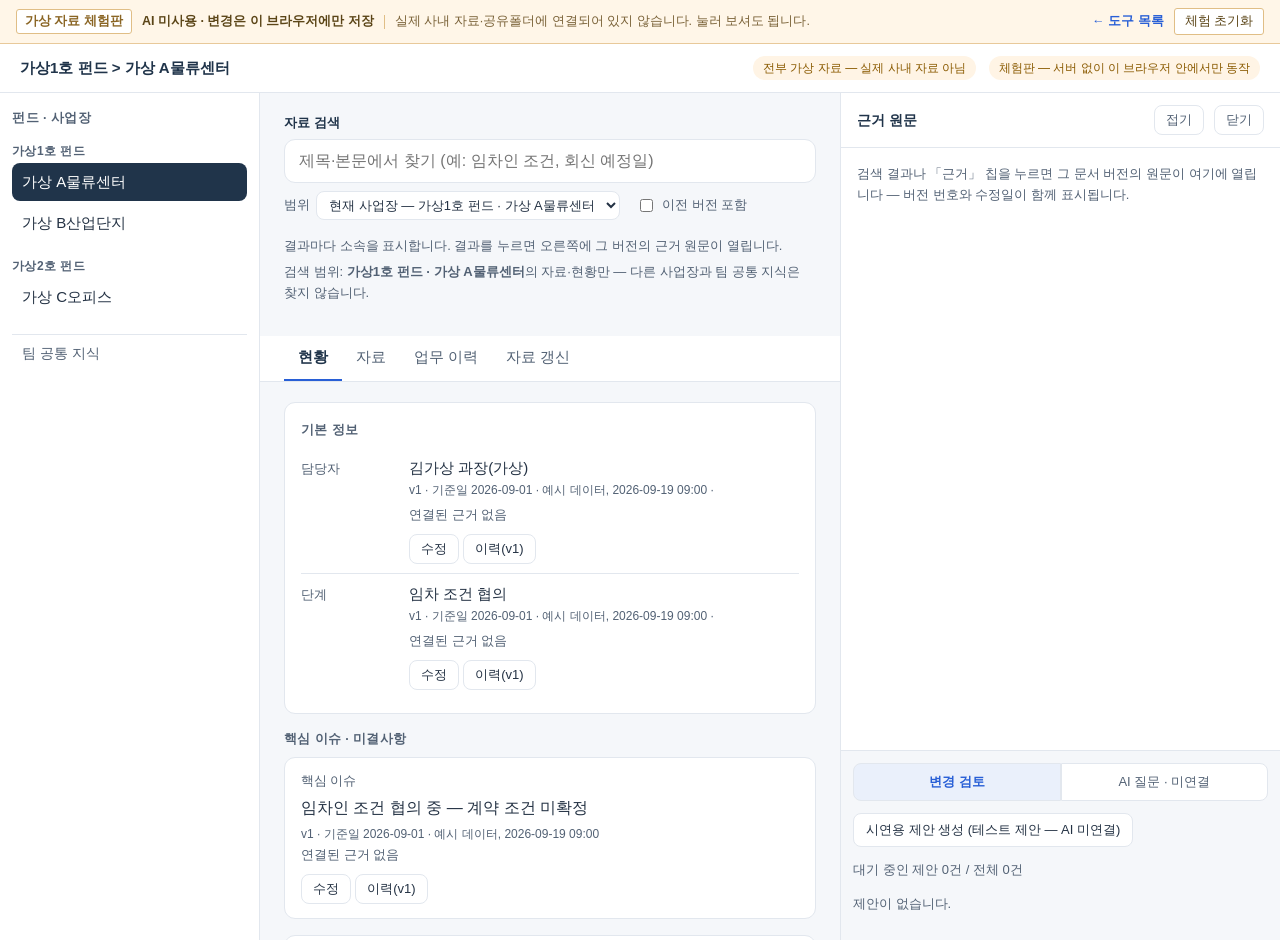
==== knowledge-demo/index.html @ a599efb6 "update: latest financial model build" ====
<!doctype html>
<html lang="ko">
<head>
<meta charset="utf-8">
<meta name="viewport" content="width=device-width, initial-scale=1">
<title>지식관리 — 가상 자료 체험판</title>
<meta name="description" content="지식관리 도구의 구성과 업무 흐름을 눌러 보는 체험판입니다. 자료는 전부 가상이며 AI를 사용하지 않습니다.">
<link rel="icon" href="data:image/svg+xml,%3Csvg xmlns='http://www.w3.org/2000/svg' viewBox='0 0 64 64'%3E%3Crect width='64' height='64' rx='12' fill='%2320344A'/%3E%3Cpath d='M22 16h14l10 10v22H22z' fill='none' stroke='%23fff' stroke-width='3'/%3E%3Cpath d='M36 16v10h10M27 34h12M27 40h12' stroke='%23fff' stroke-width='3' fill='none'/%3E%3C/svg%3E">
<link rel="stylesheet" href="style.css">
<link rel="stylesheet" href="demo.css">
</head>
<body>

<!-- 요구 7 — 무엇을 보고 있는지 화면 맨 위에서 먼저 말한다.
     체험판에서 한 변경은 이 브라우저에만 남고 되돌릴 수 있어야 한다. -->
<div id="demoBar">
  <span class="demo-tag">가상 자료 체험판</span>
  <span class="demo-txt">AI 미사용 · 변경은 이 브라우저에만 저장</span>
  <span class="demo-sep"></span>
  <span class="demo-note">실제 사내 자료·공유폴더에 연결되어 있지 않습니다. 눌러 보셔도 됩니다.</span>
  <a class="demo-home" href="../index.html">← 도구 목록</a>
  <button id="demoReset" type="button">체험 초기화</button>
</div>

<header id="topbar">
  <div id="crumb">펀드 &gt; 사업장</div>
  <div id="banners">
    <span class="badge warn">전부 가상 자료 — 실제 사내 자료 아님</span>
    <span class="badge warn">체험판 — 서버 없이 이 브라우저 안에서만 동작</span>
  </div>
</header>

<div id="layout">
  <!-- 좌: 펀드/사업장 트리 — 아래 현황·자료·이력·갱신 탭이 보여줄 대상을 고르고,
       검색의 기본 범위도 이 선택을 따른다(전체 검색은 검색창에서 명시적으로 고른다). -->
  <nav id="sidebar">
    <div class="side-head">펀드 · 사업장</div>
    <div id="tree"></div>
    <div id="teamLink" class="tree-team">팀 공통 지식</div>
  </nav>

  <!-- 중앙: 검색창과 결과가 먼저, 그 아래에 현황·자료·이력·갱신 작업 자리 -->
  <main id="center">
    <section id="searchBar">
      <label class="search-label" for="searchBox">자료 검색</label>
      <input id="searchBox" type="text" placeholder="제목·본문에서 찾기 (예: 임차인 조건, 회신 예정일)">
      <div class="search-opts">
        <label id="searchScopeLabel">범위
          <select id="searchScope">
            <option value="scoped">현재 사업장</option>
            <option value="all">전체 — 모든 펀드·사업장·팀 공통</option>
          </select>
        </label>
        <label id="searchOldVersions"><input type="checkbox" id="includeOldVersions"> 이전 버전 포함</label>
        <span class="hint">결과마다 소속을 표시합니다. 결과를 누르면 오른쪽에 그 버전의 근거 원문이 열립니다.</span>
      </div>
      <div id="searchScopeNote" class="hint"></div>
      <div id="searchResults"></div>
    </section>

    <div id="tabs">
      <button class="tab active" data-tab="status">현황</button>
      <button class="tab" data-tab="documents">자료</button>
      <button class="tab" data-tab="activities">업무 이력</button>
      <button class="tab" data-tab="sync">자료 갱신</button>
    </div>
    <div id="panel-status" class="panel active"></div>
    <div id="panel-documents" class="panel"></div>
    <div id="panel-activities" class="panel"></div>
    <div id="panel-sync" class="panel"></div>
  </main>

  <!-- 우: 선택한 근거 원문·버전·수정일 (넓은 패널). 보조 도구는 그 아래. -->
  <aside id="side">
    <section id="evidencePane">
      <div class="pane-head">
        <span class="pane-title">근거 원문</span>
        <span>
          <button id="viewerCollapse">접기</button>
          <button id="viewerClose">닫기</button>
        </span>
      </div>
      <div id="viewerEmpty" class="hint">검색 결과나 「근거」 칩을 누르면 그 문서 버전의 원문이 여기에 열립니다 — 버전 번호와 수정일이 함께 표시됩니다.</div>
      <div id="viewerBody"></div>
    </section>

    <section id="sideTools">
      <div id="sideTabs">
        <button class="sidetab active" data-sidetab="review">변경 검토</button>
        <button class="sidetab" data-sidetab="ai" id="aiSideTab">AI 질문</button>
      </div>
      <div id="side-review" class="sidepanel active">
        <p class="hint">불러오는 중…</p>
      </div>
      <div id="side-ai" class="sidepanel">
        <p class="hint">불러오는 중…</p>
      </div>
    </section>
  </aside>
</div>

<!-- 어댑터가 먼저 실행돼 fetch 를 가로챈 뒤에 화면 코드가 돈다.
     (일반 스크립트는 지연 모듈보다 먼저 실행된다) -->
<script src="demo-api.js"></script>
<script type="module" src="app.js"></script>
<script>
  document.getElementById('demoReset').addEventListener('click', function () {
    if (confirm('체험 중 바꾼 내용을 모두 지우고 처음 상태로 되돌립니다.\n(이 브라우저의 체험판 저장값만 지웁니다 — 재무모델·캘린더는 건드리지 않습니다)')) {
      window.__kmDemoReset();
    }
  });
</script>
</body>
</html>
---- knowledge-demo/style.css ----
:root {
  --ink: #243244;
  --sub: #526174;
  --navy: #20344a;
  --line: #e2e7ee;
  --bg: #f5f7fa;
  --panel: #ffffff;
  --accent: #285fd6;
  --accent-soft: #eaf0fb;
  --warn-bg: #fff4e5;
  --warn-ink: #8a5a00;
  --danger: #b3261e;
  --ok: #2a7a4b;
  --radius: 11px;
}
* { box-sizing: border-box; }
body {
  margin: 0; font-family: "Malgun Gothic", "Segoe UI", sans-serif;
  color: var(--ink); background: var(--bg); font-size: 15px; line-height: 1.5;
}
#topbar {
  display: flex; align-items: center; justify-content: space-between;
  padding: 12px 20px; background: var(--panel); border-bottom: 1px solid var(--line);
}
#crumb { font-weight: 700; color: var(--navy); font-size: 15px; }
.badge {
  display: inline-block; padding: 3px 10px; border-radius: 999px; font-size: 12px; margin-left: 8px;
}
.badge.warn { background: var(--warn-bg); color: var(--warn-ink); }

#layout { display: grid; grid-template-columns: 260px minmax(0, 1fr) 440px; height: calc(100vh - 53px); }
#sidebar { border-right: 1px solid var(--line); background: var(--panel); overflow-y: auto; padding: 16px 12px; }
.side-head { font-size: 12.5px; font-weight: 700; color: var(--sub); letter-spacing: .04em; margin-bottom: 8px; }

/* ── 주 흐름 1: 검색창(중앙 최상단) ── */
#searchBar { padding: 20px 24px 0; }
.search-label { display: block; font-size: 13px; font-weight: 700; color: var(--navy); margin-bottom: 6px; }
#searchBox {
  width: 100%; padding: 12px 14px; border: 1px solid var(--line); border-radius: var(--radius);
  background: var(--panel); font-size: 16px; font-family: inherit; color: var(--ink);
}
#searchBox:focus { outline: none; border-color: var(--accent); box-shadow: 0 0 0 3px var(--accent-soft); }
.search-opts { display: flex; align-items: center; gap: 16px; flex-wrap: wrap; margin-top: 8px; font-size: 13px; color: var(--sub); }
#searchOldVersions { display: inline-flex; align-items: center; gap: 6px; cursor: pointer; }
#searchScopeLabel { display: inline-flex; align-items: center; gap: 6px; }
#searchScope { font-family: inherit; font-size: 13px; padding: 5px 8px; border: 1px solid var(--line); border-radius: 8px; background: #fff; color: var(--ink); }
#searchScopeNote { margin-top: 6px; }
#searchScopeNote:empty { display: none; }

/* ── 주 흐름 2: 결과 ── */
#searchResults { margin-top: 12px; max-height: 42vh; overflow-y: auto; }
#searchResults:not(:empty) { border: 1px solid var(--line); border-radius: var(--radius); background: var(--panel); padding: 8px; }
#searchResults .result {
  padding: 10px 12px; border-radius: 8px; font-size: 14px; cursor: pointer; line-height: 1.55;
}
#searchResults .result + .result { border-top: 1px solid var(--line); border-radius: 0; }
#searchResults .result:hover { background: var(--accent-soft); }
.res-badge { display: inline-block; font-size: 11.5px; padding: 1px 8px; border-radius: 999px; margin-left: 6px; white-space: nowrap; }
.res-badge.cur { background: #e6f4ea; color: var(--ok); }
.res-badge.old { background: #eef1f5; color: var(--sub); }
.res-badge.wait { background: var(--warn-bg); color: var(--warn-ink); }
.res-badge.fail { background: #fdecea; color: var(--danger); }

.fund-row { font-weight: 700; margin-top: 14px; color: var(--sub); font-size: 12px; text-transform: uppercase; letter-spacing: .04em; }
.project-row {
  padding: 8px 10px; border-radius: 8px; cursor: pointer; margin-top: 3px;
}
.project-row:hover { background: var(--accent-soft); }
.project-row.active { background: var(--navy); color: #fff; }
.tree-team {
  margin-top: 18px; padding: 8px 10px; border-top: 1px solid var(--line); cursor: pointer;
  font-size: 14px; color: var(--sub);
}
.tree-team:hover { color: var(--accent); }

#center { display: flex; flex-direction: column; overflow-y: auto; }
#tabs { display: flex; border-bottom: 1px solid var(--line); background: var(--panel); padding: 0 24px; margin-top: 20px; }
.tab {
  border: none; background: none; padding: 12px 14px; font-size: 14.5px; color: var(--sub); cursor: pointer;
  border-bottom: 2px solid transparent; font-family: inherit;
}
.tab.active { color: var(--navy); border-bottom-color: var(--accent); font-weight: 700; }
.panel { display: none; padding: 20px 24px 28px; }
.panel.active { display: block; }
.panel h4 { color: var(--navy); margin: 24px 0 10px; font-size: 14px; }

.status-card {
  background: var(--panel); border: 1px solid var(--line); border-radius: var(--radius); padding: 14px 16px; margin-bottom: 16px;
}
.status-card .k { font-size: 12.5px; color: var(--sub); }
.status-card .v { font-size: 16px; margin: 5px 0; white-space: pre-wrap; }
.status-card .meta { font-size: 12px; color: var(--sub); }
/* 마감(B) — 짧은 항목(담당자·단계 등)은 요약 카드 한 장의 여러 행으로 묶는다. */
.k.group-title { font-size: 12.5px; font-weight: 700; color: var(--sub); letter-spacing: .03em; margin: 4px 0 8px; }
.status-summary .sum-row { display: grid; grid-template-columns: 96px minmax(0, 1fr); gap: 12px; padding: 9px 0; align-items: baseline; }
.status-summary .sum-row + .sum-row { border-top: 1px solid var(--line); }
.status-summary .sum-row .v { font-size: 15px; margin: 0 0 2px; }
.status-summary .sum-row .meta { display: flex; flex-wrap: wrap; align-items: center; gap: 6px; }
.status-summary .sum-row .evidence-chip { margin-top: 0; }
.status-summary .row-actions { margin-top: 6px; }
.status-card .row-actions { margin-top: 8px; }
.status-card .edit-btn { font-size: 13px; padding: 5px 11px; border: 1px solid var(--line); border-radius: 8px; background: #fff; cursor: pointer; font-family: inherit; color: var(--ink); }
.status-card .edit-btn:hover { border-color: var(--accent); color: var(--accent); }
.evidence-chip {
  display: inline-block; font-size: 12px; background: var(--accent-soft); color: var(--accent);
  padding: 3px 9px; border-radius: 999px; margin-top: 5px; cursor: pointer;
}
.segment-highlight { background: var(--warn-bg); outline: 2px solid var(--accent); border-radius: 4px; padding: 4px 6px; }

/* 단계 2 — 변경 검토 패널 */
.proposal-card { background: var(--panel); border: 1px solid var(--line); border-radius: var(--radius); padding: 12px 14px; margin-bottom: 16px; }
.proposal-card .diff { display: flex; gap: 10px; margin: 8px 0; font-size: 13.5px; }
.proposal-card .diff > div { flex: 1; padding: 7px 9px; border-radius: 8px; }
.proposal-card .diff .before { background: var(--bg); color: var(--sub); }
.proposal-card .diff .after { background: var(--accent-soft); color: var(--ink); }
.proposal-status { font-size: 11.5px; padding: 2px 8px; border-radius: 999px; }
.proposal-status.pending { background: var(--warn-bg); color: var(--warn-ink); }
.proposal-status.approved { background: #e6f4ea; color: var(--ok); }
.proposal-status.rejected { background: #eef1f5; color: var(--sub); }
.proposal-status.conflict { background: #fbe9e7; color: var(--danger); }

.doc-row {
  display: flex; justify-content: space-between; align-items: center; gap: 12px; padding: 12px 14px;
  background: var(--panel); border: 1px solid var(--line); border-radius: var(--radius); margin-bottom: 16px;
}
.doc-title { font-weight: 700; }
.doc-meta { font-size: 12.5px; color: var(--sub); }
.status-pill { font-size: 11.5px; padding: 2px 8px; border-radius: 999px; }
.status-pill.ready { background: #e6f4ea; color: var(--ok); }
.status-pill.partial { background: var(--warn-bg); color: var(--warn-ink); }
.status-pill.conversion_needed, .status-pill.unsupported { background: #eef1f5; color: var(--sub); }
.status-pill.failed { background: #fdecea; color: var(--danger); }
.doc-actions { white-space: nowrap; }
.doc-actions button { font-size: 13px; margin-left: 6px; padding: 6px 11px; border: 1px solid var(--line); border-radius: 8px; background: #fff; cursor: pointer; font-family: inherit; color: var(--ink); }
.doc-actions button:hover { border-color: var(--accent); color: var(--accent); }
/* 마감 A3 — 반드시 실패하는 「원문 보기」 대신, 왜 못 여는지 적힌 비활성 버튼 */
.doc-actions button:disabled { opacity: .55; cursor: not-allowed; background: var(--bg); }
.doc-actions button:disabled:hover { border-color: var(--line); color: var(--ink); }

.activity-row { background: var(--panel); border: 1px solid var(--line); border-radius: var(--radius); padding: 12px 14px; margin-bottom: 16px; }
.activity-row .cat { font-size: 11.5px; background: var(--accent-soft); color: var(--accent); padding: 2px 8px; border-radius: 999px; }
form.inline-form { background: var(--panel); border: 1px solid var(--line); border-radius: var(--radius); padding: 14px 16px; margin-bottom: 20px; }
form.inline-form label { display: block; font-size: 12.5px; color: var(--sub); margin-top: 10px; }
form.inline-form input, form.inline-form textarea, form.inline-form select {
  width: 100%; padding: 8px 10px; border: 1px solid var(--line); border-radius: 8px; margin-top: 4px; font-family: inherit; font-size: 14px; color: var(--ink);
}
form.inline-form button { margin-top: 12px; padding: 9px 16px; border: none; background: var(--accent); color: #fff; border-radius: 8px; cursor: pointer; font-family: inherit; font-size: 14px; }

#panel-sync .run { border: 1px solid var(--line); border-radius: var(--radius); padding: 12px 14px; margin-bottom: 16px; background: var(--panel); }
#syncBtn { padding: 10px 18px; background: var(--accent); color: #fff; border: none; border-radius: 8px; cursor: pointer; font-size: 15px; font-family: inherit; }
#syncBtn:disabled { opacity: .5; cursor: default; }
.candidate-row { display: flex; justify-content: space-between; align-items: center; padding: 10px 12px; background: var(--warn-bg); border-radius: 8px; margin-bottom: 8px; }
#panel-sync select, #panel-sync button:not(#syncBtn) { font-family: inherit; font-size: 13.5px; padding: 6px 10px; border: 1px solid var(--line); border-radius: 8px; background: #fff; color: var(--ink); }
#panel-sync button:not(#syncBtn) { cursor: pointer; }

/* 마감 A1 — 갱신 대상(연결된 공유폴더)을 실행 버튼 위에 먼저 보여준다. */
.sync-target { background: var(--panel); border: 1px solid var(--line); border-radius: var(--radius); padding: 14px 16px; margin-bottom: 14px; }
.sync-target .k { font-size: 12.5px; color: var(--sub); }
.sync-target .v { font-size: 16px; font-weight: 700; margin: 4px 0 2px; }
.sync-target .meta { font-size: 12px; color: var(--sub); word-break: break-all; }
.sync-target p.hint { margin: 8px 0 0; }

/* 지원 파일 형식 안내(자료 갱신 탭) */
.format-card { background: var(--panel); border: 1px solid var(--line); border-radius: var(--radius); padding: 14px 16px; margin-bottom: 16px; }
.format-card table { border-collapse: collapse; width: 100%; font-size: 13.5px; }
.format-card th, .format-card td { border-bottom: 1px solid var(--line); padding: 7px 8px; text-align: left; vertical-align: top; }
.format-card th { color: var(--sub); font-size: 12.5px; font-weight: 700; }
.format-card th:nth-child(1), .format-card td:nth-child(1) { width: 16%; }
.format-card th:nth-child(2), .format-card td:nth-child(2) { width: 10%; }
.format-card th:nth-child(3), .format-card td:nth-child(3) { width: 34%; }
.format-card td.ext { font-weight: 700; }
.format-card .fmt-basis { margin-top: 10px; }
.format-card .fmt-basis > summary { cursor: pointer; font-size: 13px; color: var(--sub); }
.format-card .fmt-basis p { margin: 6px 0; }
.fmt-badge { display: inline-block; font-size: 11.5px; padding: 2px 8px; border-radius: 999px; white-space: nowrap; }
.fmt-badge.supported { background: #e6f4ea; color: var(--ok); }
.fmt-badge.unsupported { background: #eef1f5; color: var(--sub); }
.fmt-badge.unverified { background: var(--warn-bg); color: var(--warn-ink); }

/* ── 주 흐름 3: 근거 원문(우측 넓은 패널) ── */
#side { border-left: 1px solid var(--line); background: var(--bg); display: flex; flex-direction: column; min-height: 0; }
#evidencePane {
  flex: 1 1 auto; min-height: 0; display: flex; flex-direction: column;
  background: var(--panel); border-bottom: 1px solid var(--line);
}
.pane-head {
  display: flex; align-items: center; justify-content: space-between;
  padding: 12px 16px; border-bottom: 1px solid var(--line);
}
.pane-title { font-weight: 700; color: var(--navy); font-size: 14px; }
#viewerClose, #viewerCollapse { border: 1px solid var(--line); background: #fff; border-radius: 8px; padding: 5px 11px; cursor: pointer; font-family: inherit; font-size: 13px; color: var(--sub); margin-left: 6px; }
#viewerClose:hover, #viewerCollapse:hover { border-color: var(--accent); color: var(--accent); }

/* 마감(B) — 좁은 화면에서 선택 전 빈 근거 패널이 자리를 과하게 차지할 때 접는다.
   구조(오른쪽 상시 패널)는 그대로 두고 폭만 줄인다 — 근거를 열면 자동으로 펼쳐진다. */
#layout.evidence-collapsed { grid-template-columns: 260px minmax(0, 1fr) 300px; }
#layout.evidence-collapsed #evidencePane { flex: 0 0 auto; }
#layout.evidence-collapsed #viewerEmpty, #layout.evidence-collapsed #viewerBody { display: none; }
#layout.evidence-collapsed #sideTools { flex: 1 1 auto; max-height: none; }
#viewerEmpty { padding: 16px; }
#viewerBody { padding: 0 16px 16px; overflow-y: auto; }
#viewerBody:not(:empty) { padding-top: 16px; }
#viewerBody h3 { margin: 0 0 8px; font-size: 15px; color: var(--navy); }
#viewerBody table { border-collapse: collapse; margin: 10px 0; }
#viewerBody td, #viewerBody th { border: 1px solid var(--line); padding: 6px 10px; }
#viewerBody .status-card { margin-bottom: 12px; }

/* ── 보조: 변경 검토 · AI 질문(미연결) ── */
#sideTools { flex: 0 0 auto; max-height: 45%; overflow-y: auto; padding: 12px; background: var(--bg); }
#sideTabs { display: flex; margin-bottom: 12px; }
.sidetab { flex: 1; border: 1px solid var(--line); background: #fff; padding: 9px; cursor: pointer; font-size: 13px; font-family: inherit; color: var(--sub); }
.sidetab:first-child { border-radius: 8px 0 0 8px; }
.sidetab:last-child { border-radius: 0 8px 8px 0; }
.sidetab.active { background: var(--accent-soft); color: var(--accent); font-weight: 700; }
.sidepanel { display: none; }
.sidepanel.active { display: block; }
#proposeSyntheticBtn { font-family: inherit; font-size: 13px; padding: 7px 12px; border: 1px solid var(--line); border-radius: 8px; background: #fff; cursor: pointer; color: var(--ink); }
.example-mode { font-weight: 700; color: var(--warn-ink); background: var(--warn-bg); padding: 8px 12px; border-radius: 8px; font-size: 13px; }
.hint { font-size: 13px; color: var(--sub); line-height: 1.6; }
---- knowledge-demo/demo.css ----
/* 체험판 전용 덧칠 — style.css 는 로컬 앱과 같은 것을 그대로 쓰고,
   여기서 상단 안내줄만 더한다. 화면 구조는 건드리지 않는다. */
#demoBar{
  display:flex; align-items:center; gap:10px; flex-wrap:wrap;
  padding:8px 16px; font-size:12.5px;
  background:#FFF6E8; border-bottom:1px solid #E8C99A; color:#5B4517;
}
.demo-tag{
  font-weight:700; color:#8A6524; background:#fff;
  border:1px solid #E0BE86; border-radius:3px; padding:2px 8px;
}
.demo-txt{ font-weight:600 }
.demo-sep{ width:1px; height:14px; background:#E0BE86 }
.demo-note{ color:#7A6238 }
.demo-home{
  margin-left:auto; color:#285FD6; text-decoration:none; font-weight:600;
}
.demo-home:hover{ text-decoration:underline }
#demoReset{
  border:1px solid #E0BE86; background:#fff; color:#5B4517;
  border-radius:3px; padding:4px 10px; font-size:12.5px; cursor:pointer;
  font-family:inherit;
}
#demoReset:hover{ background:#8A6524; border-color:#8A6524; color:#fff }
#demoReset:focus-visible{ outline:2px solid #285FD6; outline-offset:1px }

@media (max-width: 900px){
  .demo-note{ display:none }
  .demo-home{ margin-left:0 }
}
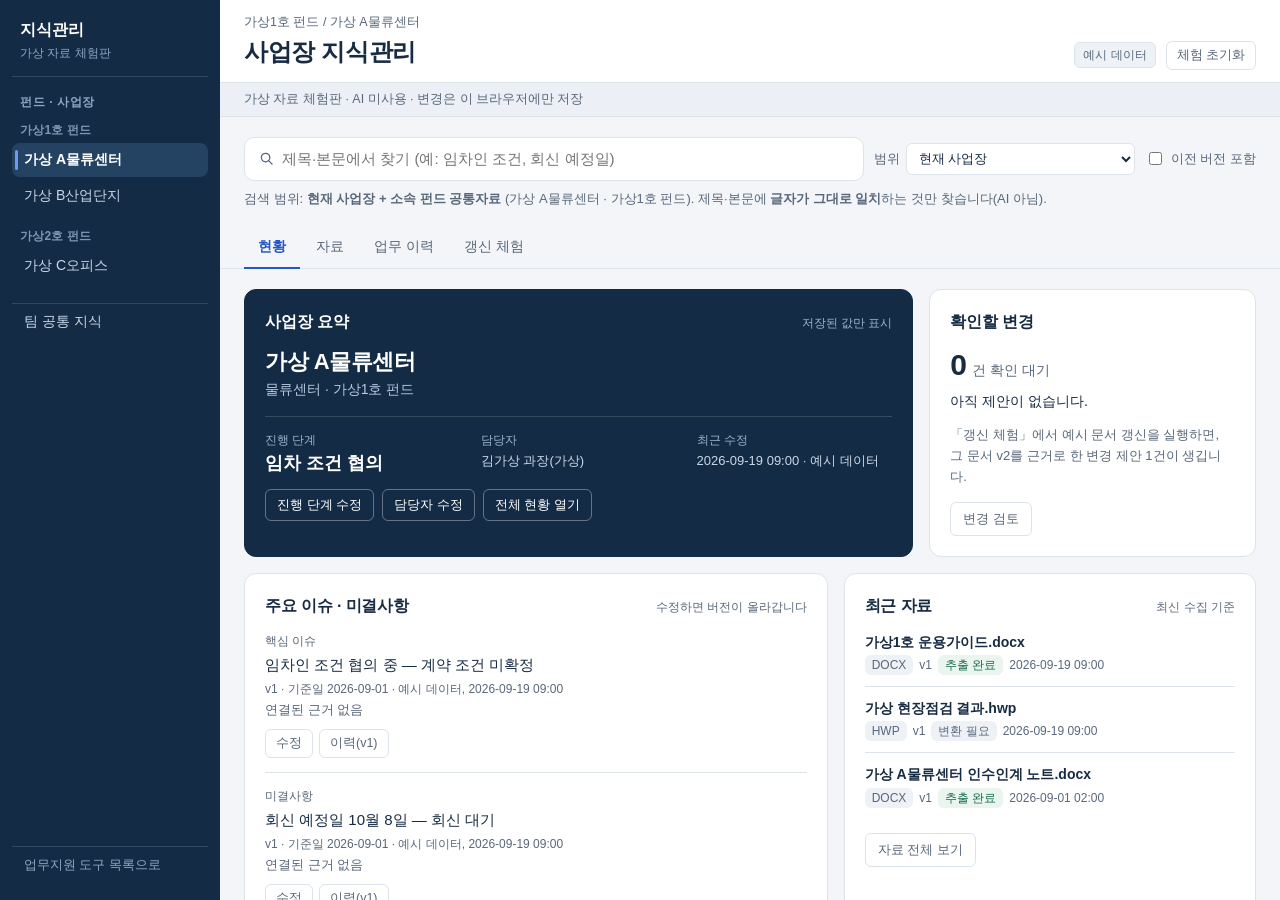
==== commit ea9cf28b: "update: latest financial model build" ====
--- a/knowledge-demo/index.html
+++ b/knowledge-demo/index.html
@@ -9,92 +9,97 @@
 <link rel="stylesheet" href="style.css">
 <link rel="stylesheet" href="demo.css">
 </head>
-<body>
-
-<!-- 요구 7 — 무엇을 보고 있는지 화면 맨 위에서 먼저 말한다.
-     체험판에서 한 변경은 이 브라우저에만 남고 되돌릴 수 있어야 한다. -->
-<div id="demoBar">
-  <span class="demo-tag">가상 자료 체험판</span>
-  <span class="demo-txt">AI 미사용 · 변경은 이 브라우저에만 저장</span>
-  <span class="demo-sep"></span>
-  <span class="demo-note">실제 사내 자료·공유폴더에 연결되어 있지 않습니다. 눌러 보셔도 됩니다.</span>
-  <a class="demo-home" href="../index.html">← 도구 목록</a>
-  <button id="demoReset" type="button">체험 초기화</button>
-</div>
-
-<header id="topbar">
-  <div id="crumb">펀드 &gt; 사업장</div>
-  <div id="banners">
-    <span class="badge warn">전부 가상 자료 — 실제 사내 자료 아님</span>
-    <span class="badge warn">체험판 — 서버 없이 이 브라우저 안에서만 동작</span>
-  </div>
-</header>
+<!-- 체험판 전용 루트 클래스 — 화면 개편은 전부 demo.css 안에서 .km-demo 아래로 관리한다.
+     style.css(로컬 앱과 같은 파일)는 건드리지 않는다. -->
+<body class="km-demo">
 
 <div id="layout">
-  <!-- 좌: 펀드/사업장 트리 — 아래 현황·자료·이력·갱신 탭이 보여줄 대상을 고르고,
-       검색의 기본 범위도 이 선택을 따른다(전체 검색은 검색창에서 명시적으로 고른다). -->
-  <nav id="sidebar">
+
+  <!-- 좌: 도구 이름 · 펀드/사업장 트리 · 팀 공통 지식 · 도구 목록으로 돌아가기.
+       여기서 고른 대상이 아래 탭과 검색의 기본 범위를 정한다. -->
+  <nav id="sidebar" aria-label="펀드 · 사업장">
+    <div class="side-brand">
+      <span class="side-brand-name">지식관리</span>
+      <span class="side-brand-sub">가상 자료 체험판</span>
+    </div>
     <div class="side-head">펀드 · 사업장</div>
     <div id="tree"></div>
-    <div id="teamLink" class="tree-team">팀 공통 지식</div>
+    <button id="teamLink" class="tree-team" type="button">팀 공통 지식</button>
+    <a class="side-back demo-home" href="../index.html">업무지원 도구 목록으로</a>
   </nav>
 
-  <!-- 중앙: 검색창과 결과가 먼저, 그 아래에 현황·자료·이력·갱신 작업 자리 -->
-  <main id="center">
-    <section id="searchBar">
-      <label class="search-label" for="searchBox">자료 검색</label>
-      <input id="searchBox" type="text" placeholder="제목·본문에서 찾기 (예: 임차인 조건, 회신 예정일)">
-      <div class="search-opts">
-        <label id="searchScopeLabel">범위
-          <select id="searchScope">
-            <option value="scoped">현재 사업장</option>
-            <option value="all">전체 — 모든 펀드·사업장·팀 공통</option>
-          </select>
-        </label>
-        <label id="searchOldVersions"><input type="checkbox" id="includeOldVersions"> 이전 버전 포함</label>
-        <span class="hint">결과마다 소속을 표시합니다. 결과를 누르면 오른쪽에 그 버전의 근거 원문이 열립니다.</span>
+  <div id="main">
+
+    <header id="topbar">
+      <div class="top-left">
+        <div id="crumb">펀드 / 사업장</div>
+        <h1 id="pageTitle">사업장 지식관리</h1>
       </div>
-      <div id="searchScopeNote" class="hint"></div>
-      <div id="searchResults"></div>
-    </section>
+      <div class="top-actions">
+        <span class="badge-sample">예시 데이터</span>
+        <button id="demoReset" type="button">체험 초기화</button>
+      </div>
+    </header>
 
-    <div id="tabs">
-      <button class="tab active" data-tab="status">현황</button>
-      <button class="tab" data-tab="documents">자료</button>
-      <button class="tab" data-tab="activities">업무 이력</button>
-      <button class="tab" data-tab="sync">자료 갱신</button>
+    <!-- 얇은 안내줄 — 체험판임을 항상 한 줄로 알린다(경고 띠가 아니다). -->
+    <div id="demoBar">
+      <span class="demo-txt">가상 자료 체험판 · AI 미사용 · 변경은 이 브라우저에만 저장</span>
+      <span id="saveWarn" class="save-warn" hidden>저장 실패 — 이 탭에서만 임시로 유지됩니다. 새로고침하면 사라질 수 있습니다.</span>
     </div>
-    <div id="panel-status" class="panel active"></div>
-    <div id="panel-documents" class="panel"></div>
-    <div id="panel-activities" class="panel"></div>
-    <div id="panel-sync" class="panel"></div>
-  </main>
 
-  <!-- 우: 선택한 근거 원문·버전·수정일 (넓은 패널). 보조 도구는 그 아래. -->
-  <aside id="side">
+    <main id="center">
+      <!-- 검색 — 넓은 입력 하나와 범위·버전 컨트롤을 같은 줄에 둔다.
+           검색어가 있으면 아래 현황 그리드를 접고 결과가 주 작업 영역을 쓴다. -->
+      <section id="searchBar">
+        <div class="km-search-row">
+          <span class="km-search-field">
+            <svg class="km-ico" viewBox="0 0 16 16" aria-hidden="true" focusable="false"><circle cx="7" cy="7" r="4.5" fill="none" stroke="currentColor" stroke-width="1.4"/><path d="M10.5 10.5L14 14" stroke="currentColor" stroke-width="1.4" stroke-linecap="round"/></svg>
+            <input id="searchBox" type="text" aria-label="자료 검색" placeholder="제목·본문에서 찾기 (예: 임차인 조건, 회신 예정일)">
+          </span>
+          <label id="searchScopeLabel" class="km-ctl">범위
+            <select id="searchScope">
+              <option value="scoped">현재 사업장</option>
+              <option value="all">전체 — 모든 펀드·사업장·팀 공통</option>
+            </select>
+          </label>
+          <label id="searchOldVersions" class="km-ctl"><input type="checkbox" id="includeOldVersions"> 이전 버전 포함</label>
+          <button id="searchClose" class="km-btn-quiet" type="button" hidden>검색 닫기</button>
+        </div>
+        <div id="searchScopeNote" class="km-help"></div>
+        <div id="searchResults"></div>
+      </section>
+
+      <div id="tabs" role="tablist">
+        <button class="tab active" data-tab="status">현황</button>
+        <button class="tab" data-tab="documents">자료</button>
+        <button class="tab" data-tab="activities">업무 이력</button>
+        <button class="tab" data-tab="sync">갱신 체험</button>
+      </div>
+      <div id="panel-status" class="panel active"></div>
+      <div id="panel-documents" class="panel"></div>
+      <div id="panel-activities" class="panel"></div>
+      <div id="panel-sync" class="panel"></div>
+
+      <!-- 변경 검토 — 탭이 아니라 현황의 「확인할 변경」 카드에서 들어온다. -->
+      <div id="panel-review" class="panel">
+        <div class="km-view-head">
+          <button id="reviewBack" class="km-btn-quiet" type="button">현황으로 돌아가기</button>
+          <h2>변경 검토</h2>
+        </div>
+        <div id="side-review"><p class="hint">불러오는 중…</p></div>
+      </div>
+    </main>
+  </div>
+
+  <!-- 우: 근거 원문. 기본은 닫혀 있고 결과·근거 칩을 누를 때만 열린다.
+       넓은 화면에서는 나란히, 좁은 화면에서는 드로어로 뜬다. -->
+  <aside id="side" hidden aria-label="근거 원문">
     <section id="evidencePane">
       <div class="pane-head">
         <span class="pane-title">근거 원문</span>
-        <span>
-          <button id="viewerCollapse">접기</button>
-          <button id="viewerClose">닫기</button>
-        </span>
+        <button id="viewerClose" type="button">닫기</button>
       </div>
-      <div id="viewerEmpty" class="hint">검색 결과나 「근거」 칩을 누르면 그 문서 버전의 원문이 여기에 열립니다 — 버전 번호와 수정일이 함께 표시됩니다.</div>
       <div id="viewerBody"></div>
-    </section>
-
-    <section id="sideTools">
-      <div id="sideTabs">
-        <button class="sidetab active" data-sidetab="review">변경 검토</button>
-        <button class="sidetab" data-sidetab="ai" id="aiSideTab">AI 질문</button>
-      </div>
-      <div id="side-review" class="sidepanel active">
-        <p class="hint">불러오는 중…</p>
-      </div>
-      <div id="side-ai" class="sidepanel">
-        <p class="hint">불러오는 중…</p>
-      </div>
     </section>
   </aside>
 </div>
@@ -109,6 +114,11 @@
       window.__kmDemoReset();
     }
   });
+  /* 요구 5-2 — localStorage 쓰기가 막히면 조용히 넘기지 않고 그대로 알린다.
+     저장 «성공»을 알리는 배지·토스트는 두지 않는다(성공은 기본 기대값이다). */
+  document.addEventListener('km-demo-save-state', function (e) {
+    document.getElementById('saveWarn').hidden = !!(e.detail && e.detail.ok);
+  });
 </script>
 </body>
 </html>
--- a/knowledge-demo/style.css
+++ b/knowledge-demo/style.css
@@ -1,17 +1,19 @@
+/* 통합 UI — 네 도구(메인·재무모델·캘린더·지식관리 체험판)가 같은 토큰을 쓴다.
+   변수 이름은 그대로 두고 값만 맞췄다. */
 :root {
-  --ink: #243244;
-  --sub: #526174;
-  --navy: #20344a;
-  --line: #e2e7ee;
-  --bg: #f5f7fa;
+  --ink: #172B43;
+  --sub: #58677A;
+  --navy: #142B45;
+  --line: #DCE3EB;
+  --bg: #F3F5F8;
   --panel: #ffffff;
-  --accent: #285fd6;
-  --accent-soft: #eaf0fb;
+  --accent: #2457C5;
+  --accent-soft: #E8EEFA;
   --warn-bg: #fff4e5;
   --warn-ink: #8a5a00;
   --danger: #b3261e;
   --ok: #2a7a4b;
-  --radius: 11px;
+  --radius: 12px;
 }
 * { box-sizing: border-box; }
 body {
--- a/knowledge-demo/demo.css
+++ b/knowledge-demo/demo.css
@@ -1,30 +1,504 @@
-/* 체험판 전용 덧칠 — style.css 는 로컬 앱과 같은 것을 그대로 쓰고,
-   여기서 상단 안내줄만 더한다. 화면 구조는 건드리지 않는다. */
-#demoBar{
-  display:flex; align-items:center; gap:10px; flex-wrap:wrap;
-  padding:8px 16px; font-size:12.5px;
-  background:#FFF6E8; border-bottom:1px solid #E8C99A; color:#5B4517;
-}
-.demo-tag{
-  font-weight:700; color:#8A6524; background:#fff;
-  border:1px solid #E0BE86; border-radius:3px; padding:2px 8px;
-}
-.demo-txt{ font-weight:600 }
-.demo-sep{ width:1px; height:14px; background:#E0BE86 }
-.demo-note{ color:#7A6238 }
-.demo-home{
-  margin-left:auto; color:#285FD6; text-decoration:none; font-weight:600;
-}
-.demo-home:hover{ text-decoration:underline }
-#demoReset{
-  border:1px solid #E0BE86; background:#fff; color:#5B4517;
-  border-radius:3px; padding:4px 10px; font-size:12.5px; cursor:pointer;
-  font-family:inherit;
-}
-#demoReset:hover{ background:#8A6524; border-color:#8A6524; color:#fff }
-#demoReset:focus-visible{ outline:2px solid #285FD6; outline-offset:1px }
-
-@media (max-width: 900px){
-  .demo-note{ display:none }
-  .demo-home{ margin-left:0 }
-}
+/* ══════════════════════════════════════════════════════════════
+   지식관리 공개 체험판 — 전용 스타일
+
+   · style.css(로컬 앱과 같은 파일)는 건드리지 않는다. 여기서만 덧칠한다.
+   · 모든 규칙은 루트 클래스 .km-demo 아래에 둔다 — ID 선택자보다 특이도가
+     높아지므로 !important 를 쓰지 않고도 style.css 를 덮는다.
+   · 색·간격·크기는 지정된 토큰 값을 그대로 쓴다.
+   ══════════════════════════════════════════════════════════════ */
+
+.km-demo {
+  --km-bg: #F3F5F8;
+  --km-card: #FFFFFF;
+  --km-navy: #142B45;
+  --km-navy-sel: #244362;
+  --km-primary: #2457C5;
+  --km-ink: #172B43;
+  --km-sub: #58677A;
+  --km-line: #DCE3EB;
+  --km-ok-ink: #176B51;
+  --km-ok-bg: #EAF5EF;
+  --km-warn-ink: #8A5A12;
+  --km-warn-bg: #FFF4DF;
+  --km-err-ink: #B42332;
+  --km-err-bg: #FDECEE;
+  --km-r: 12px;
+  --km-rb: 6px;
+
+  background: var(--km-bg);
+  color: var(--km-ink);
+  font-size: 15px;
+  font-variant-numeric: tabular-nums;
+}
+.km-demo input, .km-demo select, .km-demo textarea, .km-demo button { font-family: inherit; }
+.km-demo h1, .km-demo h2, .km-demo h3 { margin: 0; }
+.km-demo .hint, .km-demo .km-help { font-size: 13px; color: var(--km-sub); line-height: 1.6; }
+.km-demo [hidden] { display: none !important; }   /* style.css 의 display 선언보다 우선 */
+.km-demo .km-ico { width: 15px; height: 15px; flex: 0 0 auto; }
+.km-demo :focus-visible { outline: 2px solid var(--km-primary); outline-offset: 1px; }
+
+/* ── 전체 틀 ───────────────────────────────────────────────── */
+.km-demo #layout {
+  display: grid;
+  grid-template-columns: 220px minmax(0, 1fr);
+  height: 100vh;
+}
+.km-demo #main { display: flex; flex-direction: column; min-width: 0; min-height: 0; }
+.km-demo #center { display: flex; flex-direction: column; overflow-y: auto; min-height: 0; }
+
+/* ── 사이드바 ─────────────────────────────────────────────── */
+.km-demo #sidebar {
+  background: var(--km-navy); border-right: none; color: #C9D6E6;
+  padding: 18px 12px 16px; overflow-y: auto;
+  display: flex; flex-direction: column; gap: 2px;
+}
+.km-demo .side-brand { padding: 0 8px 14px; border-bottom: 1px solid rgba(255, 255, 255, .13); margin-bottom: 14px; }
+.km-demo .side-brand-name { display: block; font-size: 16px; font-weight: 700; color: #fff; letter-spacing: -.01em; }
+.km-demo .side-brand-sub { display: block; font-size: 12px; color: #8FA6C2; margin-top: 2px; }
+.km-demo .side-head {
+  font-size: 12px; font-weight: 700; color: #8FA6C2; letter-spacing: .05em;
+  padding: 0 8px; margin: 0 0 8px;
+}
+.km-demo .fund-row {
+  font-size: 12px; font-weight: 700; color: #7E96B5; letter-spacing: .02em;
+  text-transform: none; padding: 0 8px; margin: 14px 0 4px;
+}
+.km-demo .fund-row:first-child { margin-top: 0; }
+.km-demo .project-row {
+  display: block; width: 100%; text-align: left; position: relative;
+  border: none; background: none; color: #C9D6E6; font-size: 14px;
+  padding: 8px 10px 8px 12px; border-radius: 8px; margin: 2px 0; cursor: pointer;
+}
+.km-demo .project-row:hover { background: rgba(255, 255, 255, .09); color: #fff; }
+.km-demo .project-row.active { background: var(--km-navy-sel); color: #fff; font-weight: 700; }
+/* 선택은 색만이 아니라 얇은 표시로도 구분한다 */
+.km-demo .project-row.active::before {
+  content: ''; position: absolute; left: 3px; top: 7px; bottom: 7px; width: 3px;
+  border-radius: 2px; background: #6E9BF0;
+}
+.km-demo .tree-team {
+  display: block; width: 100%; text-align: left; margin-top: 16px; padding: 9px 10px 9px 12px;
+  border: none; border-top: 1px solid rgba(255, 255, 255, .13); border-radius: 0;
+  background: none; color: #C9D6E6; font-size: 14px; cursor: pointer;
+}
+.km-demo .tree-team:hover { color: #fff; }
+.km-demo .side-back {
+  margin-top: auto; padding: 9px 12px; font-size: 12.5px; color: #8FA6C2;
+  text-decoration: none; border-top: 1px solid rgba(255, 255, 255, .13);
+}
+.km-demo .side-back:hover { color: #fff; }
+
+/* ── 상단 ─────────────────────────────────────────────────── */
+.km-demo #topbar {
+  display: flex; align-items: flex-end; justify-content: space-between; gap: 16px;
+  padding: 13px 24px 12px; background: var(--km-card); border-bottom: 1px solid var(--km-line);
+}
+.km-demo #crumb { font-size: 12.5px; font-weight: 400; color: var(--km-sub); }
+.km-demo #pageTitle { font-size: 24px; font-weight: 700; color: var(--km-ink); letter-spacing: -.015em; margin-top: 2px; }
+.km-demo .top-actions { display: flex; align-items: center; gap: 10px; white-space: nowrap; }
+.km-demo .badge-sample {
+  font-size: 12px; color: var(--km-sub); background: #EEF2F7;
+  border: 1px solid var(--km-line); border-radius: var(--km-rb); padding: 3px 8px;
+}
+/* 체험 초기화 — 보조 동작. 검색·승인과 같은 강조색·크기로 두지 않는다. */
+.km-demo #demoReset {
+  margin-left: 0; border: 1px solid var(--km-line); background: #fff; color: var(--km-sub);
+  border-radius: var(--km-rb); padding: 5px 10px; font-size: 12.5px; cursor: pointer;
+}
+.km-demo #demoReset:hover { border-color: var(--km-sub); color: var(--km-ink); background: #fff; }
+
+/* 얇은 안내줄 — 경고 띠가 아니라 중립적인 한 줄 */
+.km-demo #demoBar {
+  display: flex; align-items: center; gap: 10px; flex-wrap: wrap;
+  padding: 7px 24px; font-size: 12.5px;
+  background: #ECF0F6; border-bottom: 1px solid var(--km-line); color: var(--km-sub);
+}
+.km-demo .demo-txt { font-weight: 400; }
+.km-demo .save-warn {
+  color: var(--km-err-ink); background: var(--km-err-bg); border: 1px solid #F3CBD1;
+  border-radius: var(--km-rb); padding: 2px 8px; font-weight: 700;
+}
+
+/* ── 검색 ─────────────────────────────────────────────────── */
+.km-demo #searchBar { padding: 20px 24px 0; flex: 0 0 auto; }
+.km-demo .km-search-row { display: flex; align-items: center; gap: 10px; flex-wrap: wrap; }
+.km-demo .km-search-field {
+  flex: 1 1 320px; min-width: 240px; display: flex; align-items: center; gap: 8px;
+  height: 44px; padding: 0 14px; background: var(--km-card);
+  border: 1px solid var(--km-line); border-radius: 10px; color: var(--km-sub);
+}
+.km-demo .km-search-field:focus-within { border-color: var(--km-primary); box-shadow: 0 0 0 3px rgba(36, 87, 197, .12); }
+.km-demo #searchBox {
+  flex: 1 1 auto; min-width: 0; width: auto; height: 42px; padding: 0;
+  border: none; border-radius: 0; background: none; font-size: 15px; color: var(--km-ink);
+}
+.km-demo #searchBox:focus { outline: none; border: none; box-shadow: none; }
+.km-demo .km-ctl {
+  display: inline-flex; align-items: center; gap: 6px; height: 44px;
+  font-size: 13px; color: var(--km-sub); white-space: nowrap;
+}
+.km-demo #searchScope {
+  height: 32px; font-size: 13px; padding: 0 8px; color: var(--km-ink);
+  border: 1px solid var(--km-line); border-radius: var(--km-rb); background: #fff;
+}
+.km-demo #searchScopeNote { margin-top: 8px; }
+.km-demo #searchScopeNote:empty { display: none; }
+
+.km-demo #searchResults { margin-top: 14px; max-height: none; overflow: visible; }
+.km-demo #searchResults:empty { display: none; }
+.km-demo #searchResults:not(:empty) { border: none; border-radius: 0; background: none; padding: 0 0 24px; }
+.km-demo .km-res-group {
+  background: var(--km-card); border: 1px solid var(--km-line); border-radius: var(--km-r);
+  padding: 12px 8px 8px; margin-bottom: 16px;
+}
+.km-demo .km-res-head {
+  display: flex; align-items: center; gap: 7px; font-size: 12.5px; font-weight: 700;
+  color: var(--km-sub); padding: 0 12px 8px;
+}
+.km-demo #searchResults .result {
+  display: block; width: 100%; text-align: left; border: none; background: none;
+  padding: 10px 12px; border-radius: 8px; font-size: 14px; line-height: 1.55;
+  color: var(--km-ink); cursor: default;
+}
+.km-demo #searchResults .result[data-view] { cursor: pointer; }
+.km-demo #searchResults .result + .result { border-top: 1px solid var(--km-line); border-radius: 0; }
+.km-demo #searchResults .result[data-view]:hover { background: #F5F8FD; }
+.km-demo #searchResults .result .res-where { color: var(--km-sub); font-size: 12.5px; font-weight: 700; }
+.km-demo #searchResults .result .res-title { font-weight: 700; }
+.km-demo #searchResults .result .res-snip { display: block; margin-top: 3px; color: var(--km-ink); }
+/* 강조색은 일치 구절과 선택 상태에만 쓴다 */
+.km-demo #searchResults .result mark { background: #DCE8FB; color: var(--km-ink); border-radius: 3px; padding: 0 2px; }
+.km-demo .res-badge {
+  display: inline-block; font-size: 12px; padding: 1px 7px; border-radius: var(--km-rb);
+  margin-left: 6px; white-space: nowrap;
+}
+.km-demo .res-badge.cur { background: var(--km-ok-bg); color: var(--km-ok-ink); }
+.km-demo .res-badge.old { background: #EEF2F7; color: var(--km-sub); }
+.km-demo .res-badge.wait { background: var(--km-warn-bg); color: var(--km-warn-ink); }
+.km-demo .res-badge.fail { background: var(--km-err-bg); color: var(--km-err-ink); }
+.km-demo .km-empty {
+  background: var(--km-card); border: 1px solid var(--km-line); border-radius: var(--km-r);
+  padding: 20px; margin-bottom: 16px;
+}
+.km-demo .km-empty p { margin: 0 0 12px; font-size: 14px; }
+
+/* 검색 중에는 현황 그리드를 접고 결과가 주 작업 영역을 쓴다 */
+.km-demo #layout.km-searching #tabs,
+.km-demo #layout.km-searching .panel { display: none; }
+
+/* ── 탭 ───────────────────────────────────────────────────── */
+.km-demo #tabs {
+  display: flex; gap: 2px; padding: 0 24px; margin-top: 18px; flex: 0 0 auto;
+  background: transparent; border-bottom: 1px solid var(--km-line);
+}
+.km-demo .tab {
+  border: none; background: none; padding: 11px 14px; font-size: 14px; color: var(--km-sub);
+  cursor: pointer; border-bottom: 2px solid transparent; margin-bottom: -1px;
+}
+.km-demo .tab:hover { color: var(--km-ink); }
+.km-demo .tab.active { color: var(--km-primary); border-bottom-color: var(--km-primary); font-weight: 700; }
+.km-demo .panel { display: none; padding: 20px 24px 28px; }
+.km-demo .panel.active { display: block; }
+.km-demo .panel h4 { color: var(--km-ink); margin: 22px 0 10px; font-size: 14px; }
+
+/* ── 현황 탭: 12열 벤토 ──────────────────────────────────── */
+.km-demo #panel-status.active { display: grid; }
+.km-demo #panel-status {
+  grid-template-columns: repeat(12, minmax(0, 1fr));
+  gap: 16px; align-content: start;
+}
+.km-demo .km-card {
+  grid-column: span 12; min-width: 0;
+  background: var(--km-card); border: 1px solid var(--km-line); border-radius: var(--km-r);
+  padding: 20px;
+}
+.km-demo .km-c8 { grid-column: span 8; }
+.km-demo .km-c7 { grid-column: span 7; }
+.km-demo .km-c5 { grid-column: span 5; }
+.km-demo .km-c4 { grid-column: span 4; }
+.km-demo .km-card-head {
+  display: flex; align-items: baseline; justify-content: space-between; gap: 10px;
+  margin-bottom: 14px;
+}
+.km-demo .km-card-head h2 { font-size: 16px; font-weight: 700; letter-spacing: -.01em; }
+.km-demo .km-card-head .km-card-note { font-size: 12px; color: var(--km-sub); }
+.km-demo .km-card-foot { margin-top: 14px; display: flex; gap: 8px; flex-wrap: wrap; }
+.km-demo .km-lbl { font-size: 12px; color: var(--km-sub); }
+
+/* 사업장 요약 — 제한적으로만 네이비 */
+.km-demo .km-card.km-navy { background: var(--km-navy); border-color: var(--km-navy); color: #fff; }
+.km-demo .km-navy .km-card-head h2 { color: #fff; }
+.km-demo .km-navy .km-card-head .km-card-note,
+.km-demo .km-navy .km-lbl { color: #9DB3CD; }
+.km-demo .km-sum-name { font-size: 22px; font-weight: 700; letter-spacing: -.02em; line-height: 1.25; }
+.km-demo .km-sum-sub { font-size: 14px; color: #B6C8DD; margin-top: 3px; }
+.km-demo .km-sum-grid {
+  display: grid; grid-template-columns: repeat(auto-fit, minmax(150px, 1fr)); gap: 12px 20px;
+  margin-top: 16px; padding-top: 14px; border-top: 1px solid rgba(255, 255, 255, .15);
+}
+.km-demo .km-sum-grid .km-big { font-size: 18px; font-weight: 700; margin-top: 3px; line-height: 1.3; }
+.km-demo .km-sum-grid .km-small { font-size: 13px; color: #CBD8E7; margin-top: 3px; line-height: 1.45; }
+.km-demo .km-navy .km-btn-onnavy {
+  border: 1px solid rgba(255, 255, 255, .34); background: transparent; color: #fff;
+  border-radius: var(--km-rb); padding: 6px 11px; font-size: 13px; cursor: pointer;
+}
+.km-demo .km-navy .km-btn-onnavy:hover { background: rgba(255, 255, 255, .12); }
+
+/* 확인할 변경 */
+.km-demo .km-kpi { display: flex; align-items: baseline; gap: 6px; }
+.km-demo .km-kpi-n { font-size: 30px; font-weight: 700; line-height: 1.1; letter-spacing: -.02em; }
+.km-demo .km-kpi-u { font-size: 14px; color: var(--km-sub); }
+.km-demo .km-oneline { font-size: 14px; margin: 10px 0 0; line-height: 1.5; }
+.km-demo .km-oneline .km-lbl { display: block; margin-bottom: 2px; }
+
+/* 주요 이슈 · 미결사항 — 카드 안의 행(카드 속 카드로 만들지 않는다) */
+.km-demo .km-items .status-card {
+  background: none; border: none; border-radius: 0;
+  padding: 14px 0 0; margin: 0;
+}
+.km-demo .km-items .status-card:first-child { padding-top: 0; }
+.km-demo .km-items .status-card + .status-card { border-top: 1px solid var(--km-line); margin-top: 14px; }
+.km-demo .status-card .k { font-size: 12px; color: var(--km-sub); }
+.km-demo .status-card .v { font-size: 15px; margin: 4px 0; white-space: pre-wrap; line-height: 1.5; }
+.km-demo .status-card .meta { font-size: 12px; color: var(--km-sub); }
+.km-demo .status-card .row-actions { margin-top: 8px; display: flex; gap: 6px; flex-wrap: wrap; }
+.km-demo .status-card .edit-btn {
+  font-size: 12.5px; padding: 5px 10px; border: 1px solid var(--km-line);
+  border-radius: var(--km-rb); background: #fff; cursor: pointer; color: var(--km-sub);
+}
+.km-demo .status-card .edit-btn:hover { border-color: var(--km-primary); color: var(--km-primary); }
+.km-demo .edit-form textarea, .km-demo .edit-form select {
+  width: 100%; font-family: inherit; font-size: 14px; color: var(--km-ink);
+  border: 1px solid var(--km-line); border-radius: var(--km-rb); padding: 8px 10px;
+}
+.km-demo .evidence-chip {
+  display: inline-block; font-size: 12px; background: #EEF3FB; color: var(--km-primary);
+  border: 1px solid #CFDDF5; padding: 2px 8px; border-radius: var(--km-rb);
+  margin-top: 4px; cursor: pointer; text-align: left;
+}
+.km-demo .evidence-chip:hover { background: #E1EAFA; }
+.km-demo .segment-highlight { background: var(--km-warn-bg); outline: 2px solid var(--km-primary); border-radius: 4px; padding: 4px 6px; }
+
+/* 최근 자료 · 최근 업무 이력 · 갱신 체험 — 공통 행 목록 */
+.km-demo .km-rows { display: flex; flex-direction: column; }
+.km-demo .km-row { padding: 11px 0; border-top: 1px solid var(--km-line); font-size: 14px; }
+.km-demo .km-row:first-child { border-top: none; padding-top: 0; }
+.km-demo .km-row-main { font-weight: 700; line-height: 1.45; overflow-wrap: anywhere; }
+.km-demo .km-row-meta { font-size: 12px; color: var(--km-sub); margin-top: 3px; display: flex; flex-wrap: wrap; gap: 6px; align-items: center; }
+.km-demo .km-tag {
+  font-size: 12px; padding: 1px 7px; border-radius: var(--km-rb);
+  background: #EEF2F7; color: var(--km-sub); white-space: nowrap;
+}
+.km-demo .km-tag.ok { background: var(--km-ok-bg); color: var(--km-ok-ink); }
+.km-demo .km-tag.wait { background: var(--km-warn-bg); color: var(--km-warn-ink); }
+.km-demo .km-tag.err { background: var(--km-err-bg); color: var(--km-err-ink); }
+
+/* 전체 현황(펼침) — 요약에 못 담은 항목도 계속 읽고 고칠 수 있다 */
+.km-demo .km-all { grid-column: span 12; background: var(--km-card); border: 1px solid var(--km-line); border-radius: var(--km-r); padding: 0; }
+.km-demo .km-all > summary {
+  padding: 15px 20px; cursor: pointer; font-size: 14px; font-weight: 700; color: var(--km-ink);
+}
+.km-demo .km-all > summary::marker { color: var(--km-sub); }
+.km-demo .km-all .km-all-body { padding: 0 20px 20px; }
+.km-demo .km-all .status-card { background: none; border: none; border-radius: 0; padding: 14px 0 0; margin: 0; }
+.km-demo .km-all .status-card + .status-card { border-top: 1px solid var(--km-line); margin-top: 14px; }
+.km-demo .km-focus-item { background: #F5F8FD; border-radius: 8px; box-shadow: 0 0 0 2px var(--km-primary); }
+
+/* 버튼 ─────────────────────────────────────────────────── */
+.km-demo .km-btn-primary {
+  min-height: 40px; padding: 0 16px; border: 1px solid var(--km-primary);
+  background: var(--km-primary); color: #fff; border-radius: 8px;
+  font-size: 14px; font-weight: 700; cursor: pointer;
+}
+.km-demo .km-btn-primary:hover { background: #1E4BAC; border-color: #1E4BAC; }
+.km-demo .km-btn-quiet {
+  min-height: 34px; padding: 0 12px; border: 1px solid var(--km-line); background: #fff;
+  color: var(--km-sub); border-radius: var(--km-rb); font-size: 13px; cursor: pointer;
+}
+.km-demo .km-btn-quiet:hover { border-color: var(--km-sub); color: var(--km-ink); }
+
+/* ── 자료 탭: 문서명 중심 표 ─────────────────────────────── */
+.km-demo .km-table-wrap { background: var(--km-card); border: 1px solid var(--km-line); border-radius: var(--km-r); overflow-x: auto; }
+.km-demo .km-table { border-collapse: collapse; width: 100%; font-size: 14px; min-width: 720px; }
+.km-demo .km-table th, .km-demo .km-table td { border-bottom: 1px solid var(--km-line); padding: 11px 14px; text-align: left; vertical-align: top; }
+.km-demo .km-table thead th { font-size: 12px; font-weight: 700; color: var(--km-sub); white-space: nowrap; background: #F8FAFC; }
+.km-demo .km-table tbody tr:last-child td { border-bottom: none; }
+.km-demo .km-table .km-doc-name { font-weight: 700; overflow-wrap: anywhere; }
+.km-demo .km-table .km-doc-note { font-size: 12px; color: var(--km-sub); margin-top: 3px; line-height: 1.5; }
+.km-demo .km-table td.km-acts { white-space: nowrap; text-align: right; }
+.km-demo .km-table td.km-acts button {
+  font-size: 12.5px; margin-left: 6px; padding: 6px 10px; border: 1px solid var(--km-line);
+  border-radius: var(--km-rb); background: #fff; cursor: pointer; color: var(--km-sub);
+}
+.km-demo .km-table td.km-acts button:hover:not(:disabled) { border-color: var(--km-primary); color: var(--km-primary); }
+.km-demo .km-table td.km-acts button:disabled { opacity: .6; cursor: not-allowed; background: var(--km-bg); }
+.km-demo .status-pill { font-size: 12px; padding: 1px 7px; border-radius: var(--km-rb); white-space: nowrap; }
+.km-demo .status-pill.ready { background: var(--km-ok-bg); color: var(--km-ok-ink); }
+.km-demo .status-pill.partial { background: var(--km-warn-bg); color: var(--km-warn-ink); }
+.km-demo .status-pill.conversion_needed, .km-demo .status-pill.unsupported { background: #EEF2F7; color: var(--km-sub); }
+.km-demo .status-pill.failed { background: var(--km-err-bg); color: var(--km-err-ink); }
+
+/* ── 업무 이력 탭 ─────────────────────────────────────────── */
+.km-demo .activity-row {
+  background: var(--km-card); border: 1px solid var(--km-line); border-radius: var(--km-r);
+  padding: 16px 20px; margin-bottom: 16px;
+}
+.km-demo .activity-row .act-head { display: flex; align-items: center; gap: 8px; flex-wrap: wrap; font-size: 13px; color: var(--km-sub); }
+.km-demo .activity-row .cat { font-size: 12px; background: #EEF2F7; color: var(--km-sub); padding: 1px 7px; border-radius: var(--km-rb); }
+.km-demo .activity-row .act-when { font-size: 15px; font-weight: 700; color: var(--km-ink); }
+.km-demo .act-grid { display: grid; grid-template-columns: 96px minmax(0, 1fr); gap: 6px 14px; margin-top: 12px; font-size: 14px; }
+.km-demo .act-grid dt { font-size: 12px; color: var(--km-sub); padding-top: 2px; }
+.km-demo .act-grid dd { margin: 0; line-height: 1.55; overflow-wrap: anywhere; }
+
+/* 폼(메모·이력 등록) */
+.km-demo form.inline-form { background: var(--km-card); border: 1px solid var(--km-line); border-radius: var(--km-r); padding: 16px 20px; margin: 0 0 16px; }
+.km-demo form.inline-form label { display: block; font-size: 12px; color: var(--km-sub); margin-top: 10px; }
+.km-demo form.inline-form input, .km-demo form.inline-form textarea, .km-demo form.inline-form select {
+  width: 100%; padding: 8px 10px; border: 1px solid var(--km-line); border-radius: var(--km-rb);
+  margin-top: 4px; font-size: 14px; color: var(--km-ink);
+}
+.km-demo form.inline-form button {
+  margin-top: 14px; min-height: 40px; padding: 0 16px; border: 1px solid var(--km-primary);
+  background: var(--km-primary); color: #fff; border-radius: 8px; cursor: pointer; font-size: 14px; font-weight: 700;
+}
+.km-demo .km-fold {
+  background: var(--km-card); border: 1px solid var(--km-line); border-radius: var(--km-r);
+  padding: 0; margin-bottom: 16px;
+}
+.km-demo .km-fold > summary { padding: 14px 20px; cursor: pointer; font-size: 13.5px; font-weight: 700; color: var(--km-sub); }
+.km-demo .km-fold .km-fold-body { padding: 0 20px 18px; }
+.km-demo .km-fold .km-fold-body form.inline-form { border: none; padding: 0; margin: 0; }
+
+/* ── 갱신 체험 탭 ─────────────────────────────────────────── */
+.km-demo .sync-target { background: var(--km-card); border: 1px solid var(--km-line); border-radius: var(--km-r); padding: 20px; margin-bottom: 16px; }
+.km-demo .sync-target .k { font-size: 12px; color: var(--km-sub); }
+.km-demo .sync-target .v { font-size: 18px; font-weight: 700; margin: 4px 0 2px; }
+.km-demo .sync-target .meta { font-size: 12px; color: var(--km-sub); overflow-wrap: anywhere; }
+.km-demo .sync-target p.hint { margin: 10px 0 0; }
+.km-demo .km-notice {
+  display: flex; gap: 10px; flex-wrap: wrap; align-items: center;
+  background: var(--km-warn-bg); color: var(--km-warn-ink); border: 1px solid #EBD4A8;
+  border-radius: 8px; padding: 12px 14px; font-size: 13.5px; margin: 12px 0 0; line-height: 1.55;
+}
+.km-demo .km-notice .km-btn-quiet { background: #fff; color: var(--km-warn-ink); border-color: #DCBE8C; }
+.km-demo #syncBtn {
+  min-height: 44px; padding: 0 18px; background: var(--km-primary); color: #fff;
+  border: 1px solid var(--km-primary); border-radius: 8px; cursor: pointer; font-size: 15px; font-weight: 700;
+}
+.km-demo #syncBtn:disabled { opacity: .55; cursor: default; }
+.km-demo #syncResult { margin-top: 12px; }
+.km-demo #syncResult:empty { display: none; }
+.km-demo #panel-sync .run { border: 1px solid var(--km-line); border-radius: var(--km-r); padding: 12px 16px; margin-bottom: 8px; background: var(--km-card); font-size: 13.5px; }
+.km-demo .candidate-row { display: flex; justify-content: space-between; align-items: center; padding: 11px 14px; background: #F8FAFC; border: 1px solid var(--km-line); border-radius: 8px; margin-bottom: 8px; }
+.km-demo #panel-sync select, .km-demo #panel-sync button:not(#syncBtn):not(.km-btn-quiet) {
+  font-size: 13px; padding: 6px 10px; border: 1px solid var(--km-line); border-radius: var(--km-rb); background: #fff; color: var(--km-ink); cursor: pointer;
+}
+.km-demo .format-card { background: none; border: none; border-radius: 0; padding: 0; margin: 0; }
+.km-demo .format-card table { border-collapse: collapse; width: 100%; font-size: 13.5px; }
+.km-demo .format-card th, .km-demo .format-card td { border-bottom: 1px solid var(--km-line); padding: 8px; text-align: left; vertical-align: top; }
+.km-demo .format-card th { color: var(--km-sub); font-size: 12px; font-weight: 700; }
+.km-demo .fmt-badge { display: inline-block; font-size: 12px; padding: 1px 7px; border-radius: var(--km-rb); white-space: nowrap; }
+.km-demo .fmt-badge.supported { background: var(--km-ok-bg); color: var(--km-ok-ink); }
+.km-demo .fmt-badge.unsupported { background: #EEF2F7; color: var(--km-sub); }
+.km-demo .fmt-badge.unverified, .km-demo .fmt-badge.unknown { background: var(--km-warn-bg); color: var(--km-warn-ink); }
+
+/* ── 변경 검토 ────────────────────────────────────────────── */
+.km-demo .km-view-head { display: flex; align-items: center; gap: 12px; margin-bottom: 16px; }
+.km-demo .km-view-head h2 { font-size: 18px; font-weight: 700; }
+.km-demo .proposal-card { background: var(--km-card); border: 1px solid var(--km-line); border-radius: var(--km-r); padding: 20px; margin-bottom: 16px; }
+.km-demo .proposal-card .diff { display: grid; grid-template-columns: 1fr 1fr; gap: 12px; margin: 12px 0; font-size: 14px; }
+.km-demo .proposal-card .diff > div { padding: 12px 14px; border-radius: 8px; line-height: 1.5; }
+.km-demo .proposal-card .diff .before { background: #F5F7FA; color: var(--km-sub); border: 1px solid var(--km-line); }
+.km-demo .proposal-card .diff .after { background: #F3F7FF; color: var(--km-ink); border: 1px solid #CFDDF5; }
+.km-demo .proposal-card .diff .km-lbl { display: block; margin-bottom: 4px; }
+.km-demo .proposal-status { font-size: 12px; padding: 2px 8px; border-radius: var(--km-rb); }
+.km-demo .proposal-status.pending { background: var(--km-warn-bg); color: var(--km-warn-ink); }
+.km-demo .proposal-status.approved { background: var(--km-ok-bg); color: var(--km-ok-ink); }
+.km-demo .proposal-status.rejected { background: #EEF2F7; color: var(--km-sub); }
+.km-demo .proposal-status.conflict { background: var(--km-err-bg); color: var(--km-err-ink); }
+.km-demo .km-decide { margin-top: 14px; display: flex; align-items: center; gap: 10px; flex-wrap: wrap; }
+/* 승인은 주요 동작, 거절(반려)은 보조 */
+.km-demo .km-decide [data-approve] {
+  min-height: 40px; padding: 0 18px; border: 1px solid var(--km-primary); background: var(--km-primary);
+  color: #fff; border-radius: 8px; font-size: 14px; font-weight: 700; cursor: pointer;
+}
+.km-demo .km-decide [data-approve]:hover { background: #1E4BAC; }
+.km-demo .km-decide [data-reject] {
+  min-height: 34px; padding: 0 12px; border: 1px solid var(--km-line); background: #fff;
+  color: var(--km-sub); border-radius: var(--km-rb); font-size: 13px; cursor: pointer;
+}
+.km-demo .km-decide [data-reject]:hover { border-color: var(--km-sub); color: var(--km-ink); }
+.km-demo #proposeSyntheticBtn {
+  font-size: 13px; min-height: 34px; padding: 0 12px; border: 1px solid var(--km-line);
+  border-radius: var(--km-rb); background: #fff; cursor: pointer; color: var(--km-sub);
+}
+.km-demo .km-msg { border-radius: 8px; padding: 12px 14px; font-size: 13.5px; margin: 0 0 16px; line-height: 1.55; }
+.km-demo .km-msg.err { background: var(--km-err-bg); color: var(--km-err-ink); border: 1px solid #F3CBD1; }
+.km-demo .km-msg.info { background: #EEF2F7; color: var(--km-sub); border: 1px solid var(--km-line); }
+
+/* ── 근거 원문 패널 ───────────────────────────────────────── */
+.km-demo #side[hidden] { display: none; }
+.km-demo #side {
+  border-left: 1px solid var(--km-line); background: var(--km-card);
+  display: flex; flex-direction: column; min-height: 0; min-width: 0;
+}
+.km-demo #layout.evidence-open { grid-template-columns: 220px minmax(0, 1fr) 400px; }
+.km-demo #evidencePane { flex: 1 1 auto; min-height: 0; display: flex; flex-direction: column; background: var(--km-card); border-bottom: none; }
+.km-demo .pane-head {
+  display: flex; align-items: center; justify-content: space-between; gap: 10px;
+  padding: 13px 20px; border-bottom: 1px solid var(--km-line); flex: 0 0 auto;
+}
+.km-demo .pane-title { font-weight: 700; color: var(--km-ink); font-size: 14px; }
+.km-demo #viewerClose {
+  border: 1px solid var(--km-line); background: #fff; border-radius: var(--km-rb);
+  padding: 5px 11px; cursor: pointer; font-size: 13px; color: var(--km-sub); margin-left: 0;
+}
+.km-demo #viewerClose:hover { border-color: var(--km-sub); color: var(--km-ink); }
+.km-demo #viewerBody { padding: 20px; overflow-y: auto; flex: 1 1 auto; min-height: 0; font-size: 14px; line-height: 1.65; }
+.km-demo #viewerBody h3 { margin: 0 0 6px; font-size: 16px; color: var(--km-ink); line-height: 1.4; overflow-wrap: anywhere; }
+.km-demo #viewerBody .km-prepared {
+  display: inline-block; font-size: 12px; background: #EEF2F7; color: var(--km-sub);
+  border: 1px solid var(--km-line); border-radius: var(--km-rb); padding: 2px 8px; margin: 2px 0 10px;
+}
+.km-demo #viewerBody table { border-collapse: collapse; margin: 10px 0; }
+.km-demo #viewerBody td, .km-demo #viewerBody th { border: 1px solid var(--km-line); padding: 6px 10px; }
+.km-demo #viewerBody .status-card { border: 1px solid var(--km-line); border-radius: 8px; padding: 12px 14px; margin: 0 0 10px; background: #F8FAFC; }
+
+/* ── 화면 크기별 ──────────────────────────────────────────── */
+/* 1024~1279 — 사이드바 192px, 근거는 드로어 */
+@media (max-width: 1279px) {
+  .km-demo #layout { grid-template-columns: 192px minmax(0, 1fr); }
+  .km-demo #layout.evidence-open { grid-template-columns: 192px minmax(0, 1fr); }
+  .km-demo #side {
+    position: fixed; top: 0; right: 0; bottom: 0; width: min(420px, 92vw);
+    z-index: 40; box-shadow: -6px 0 22px rgba(20, 43, 69, .16);
+  }
+}
+/* 1024 미만 — 트리를 상단 메뉴로 접고 카드 1열 */
+@media (max-width: 1023px) {
+  .km-demo #layout { grid-template-columns: minmax(0, 1fr); grid-template-rows: auto minmax(0, 1fr); height: 100vh; }
+  .km-demo #layout.evidence-open { grid-template-columns: minmax(0, 1fr); }
+  .km-demo #sidebar {
+    flex-direction: row; align-items: center; gap: 8px; overflow-x: auto; overflow-y: hidden;
+    padding: 8px 12px; border-bottom: 1px solid var(--km-navy);
+  }
+  .km-demo .side-brand { border: none; margin: 0; padding: 0 8px 0 0; white-space: nowrap; }
+  .km-demo .side-brand-sub { display: none; }
+  .km-demo .side-head { display: none; }
+  .km-demo #tree { display: flex; align-items: center; gap: 6px; }
+  .km-demo .fund-row { margin: 0 2px; white-space: nowrap; padding: 0; }
+  .km-demo .project-row { width: auto; margin: 0; white-space: nowrap; padding: 6px 10px; }
+  .km-demo .project-row.active::before { display: none; }
+  .km-demo .project-row.active { box-shadow: inset 0 -2px 0 #6E9BF0; }
+  .km-demo .tree-team { width: auto; margin: 0; border-top: none; white-space: nowrap; padding: 6px 10px; }
+  .km-demo .side-back { margin: 0 0 0 auto; border-top: none; white-space: nowrap; }
+  .km-demo #topbar { padding: 12px 16px; }
+  .km-demo #pageTitle { font-size: 20px; }
+  .km-demo #demoBar, .km-demo #searchBar, .km-demo #tabs, .km-demo .panel { padding-left: 16px; padding-right: 16px; }
+  .km-demo #tabs { overflow-x: auto; }
+  .km-demo .km-card, .km-demo .km-c8, .km-demo .km-c7, .km-demo .km-c5, .km-demo .km-c4 { grid-column: span 12; }
+  .km-demo .proposal-card .diff { grid-template-columns: minmax(0, 1fr); }
+  .km-demo .act-grid { grid-template-columns: minmax(0, 1fr); gap: 2px; }
+  .km-demo .act-grid dd { margin-bottom: 8px; }
+  .km-demo .km-search-field { flex: 1 1 100%; }
+}
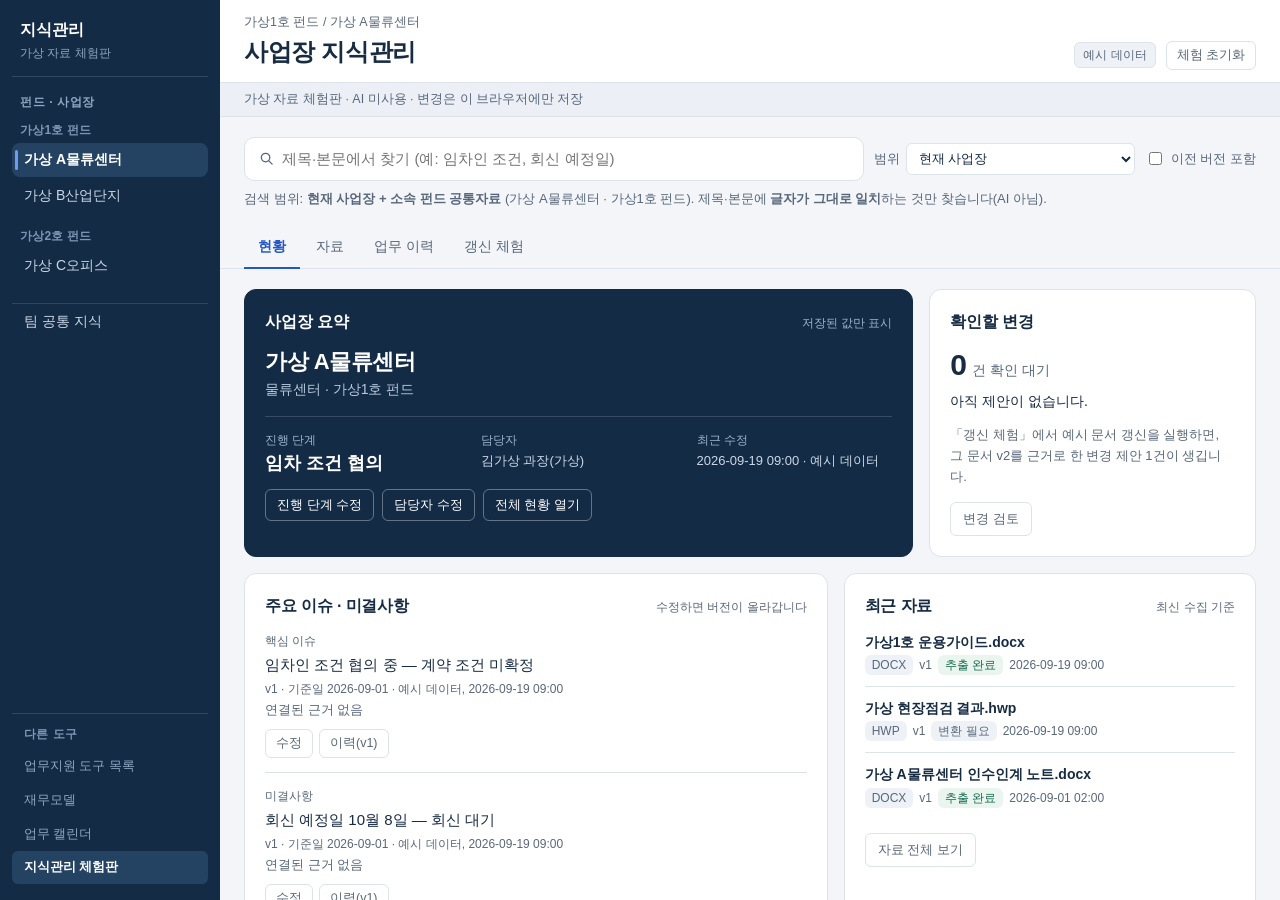
==== commit 46ff3699: "update: latest financial model build" ====
--- a/knowledge-demo/index.html
+++ b/knowledge-demo/index.html
@@ -25,7 +25,16 @@
     <div class="side-head">펀드 · 사업장</div>
     <div id="tree"></div>
     <button id="teamLink" class="tree-team" type="button">팀 공통 지식</button>
-    <a class="side-back demo-home" href="../index.html">업무지원 도구 목록으로</a>
+    <!-- 도구 이동 — 통합 지시서가 네 도구 전환을 모든 화면에 두라고 했다.
+         브리프의 사이드바 구조를 지키면서 아래쪽에 함께 둔다.
+         세 도구가 데이터를 주고받는다는 뜻이 아니라 이동용이다. -->
+    <div class="side-tools">
+      <div class="side-tools-head">다른 도구</div>
+      <a class="side-tool demo-home" href="../index.html">업무지원 도구 목록</a>
+      <a class="side-tool" href="../CRE_재무모델_빌더.html">재무모델</a>
+      <a class="side-tool" href="../업무_캘린더.html">업무 캘린더</a>
+      <span class="side-tool side-tool-cur" aria-current="page">지식관리 체험판</span>
+    </div>
   </nav>
 
   <div id="main">
--- a/knowledge-demo/demo.css
+++ b/knowledge-demo/demo.css
@@ -87,6 +87,23 @@
   text-decoration: none; border-top: 1px solid rgba(255, 255, 255, .13);
 }
 .km-demo .side-back:hover { color: #fff; }
+
+/* 도구 이동 — 사이드바 아래. 지금 도구만 표시하고 나머지는 조용한 링크. */
+.km-demo .side-tools {
+  margin-top: auto; padding-top: 12px;
+  border-top: 1px solid rgba(255, 255, 255, .13);
+  display: flex; flex-direction: column; gap: 1px;
+}
+.km-demo .side-tools-head {
+  font-size: 11.5px; font-weight: 700; color: #7E96B5;
+  letter-spacing: .04em; padding: 0 12px 6px;
+}
+.km-demo .side-tool {
+  padding: 7px 12px; font-size: 12.5px; color: #8FA6C2;
+  text-decoration: none; border-radius: 6px;
+}
+.km-demo a.side-tool:hover { background: rgba(255, 255, 255, .09); color: #fff; }
+.km-demo .side-tool-cur { color: #fff; font-weight: 700; background: var(--km-navy-sel); }
 
 /* ── 상단 ─────────────────────────────────────────────────── */
 .km-demo #topbar {
@@ -492,6 +509,11 @@
   .km-demo .project-row.active { box-shadow: inset 0 -2px 0 #6E9BF0; }
   .km-demo .tree-team { width: auto; margin: 0; border-top: none; white-space: nowrap; padding: 6px 10px; }
   .km-demo .side-back { margin: 0 0 0 auto; border-top: none; white-space: nowrap; }
+  /* 좁은 화면에서는 트리가 가로 칩 줄이 된다 — 도구 이동도 같은 줄에 눕힌다 */
+  .km-demo .side-tools { margin: 0 0 0 auto; padding-top: 0; border-top: none;
+    flex-direction: row; align-items: center; gap: 2px; }
+  .km-demo .side-tools-head { display: none; }
+  .km-demo .side-tool { white-space: nowrap; padding: 6px 9px; }
   .km-demo #topbar { padding: 12px 16px; }
   .km-demo #pageTitle { font-size: 20px; }
   .km-demo #demoBar, .km-demo #searchBar, .km-demo #tabs, .km-demo .panel { padding-left: 16px; padding-right: 16px; }
